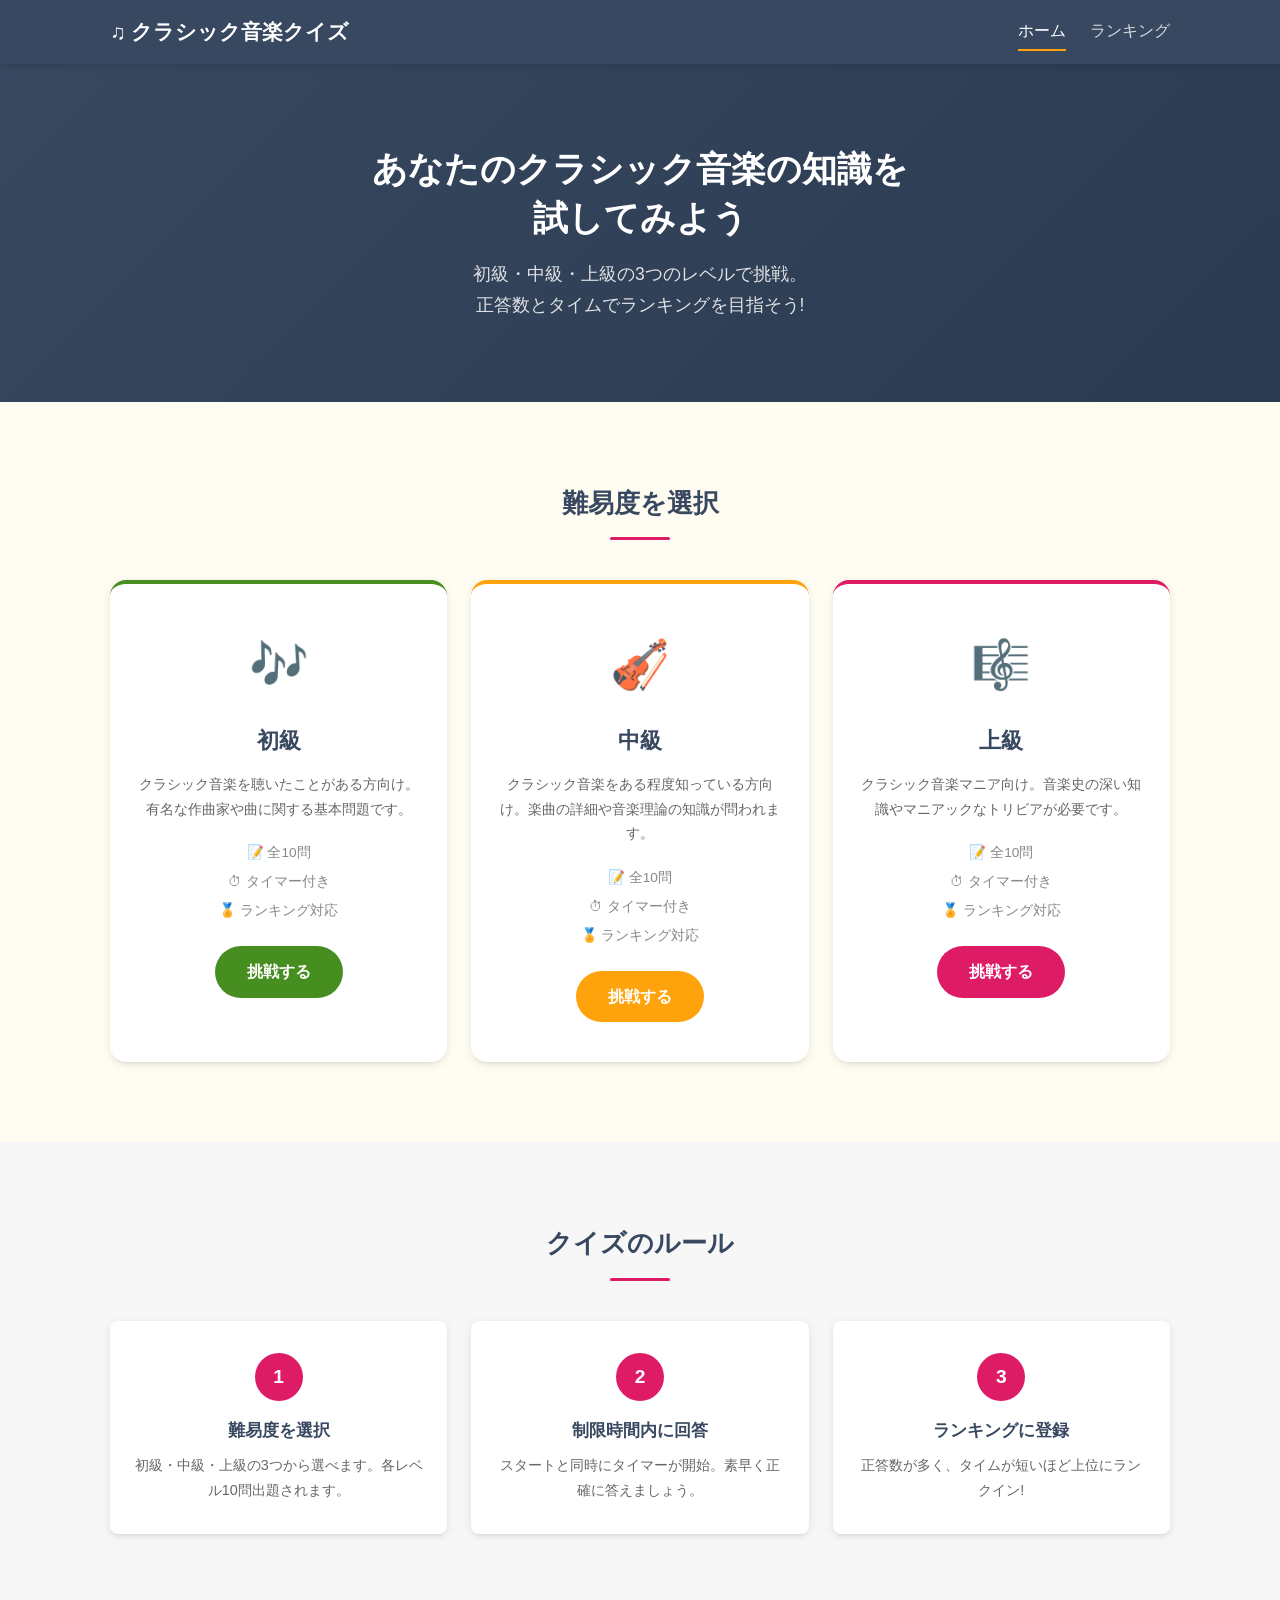
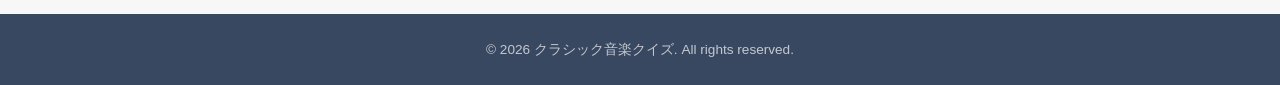
==== index.html @ c0683803 "初回コミット: クラシック音楽クイズサイト Co-Authored-By: Claude Opus 4.6 <noreply@anthropic.com>" ====
<!DOCTYPE html>
<html lang="ja">
<head>
  <meta charset="UTF-8">
  <meta name="viewport" content="width=device-width, initial-scale=1.0">
  <title>クラシック音楽クイズ</title>
  <link rel="stylesheet" href="css/style.css">
</head>
<body>
  <header class="header">
    <div class="header-inner">
      <h1 class="logo">&#9835; クラシック音楽クイズ</h1>
      <nav class="nav">
        <a href="index.html" class="nav-link active">ホーム</a>
        <a href="ranking.html" class="nav-link">ランキング</a>
      </nav>
    </div>
  </header>

  <main>
    <!-- ヒーローセクション -->
    <section class="hero">
      <div class="hero-inner">
        <h2 class="hero-title">あなたのクラシック音楽の知識を<br>試してみよう</h2>
        <p class="hero-subtitle">初級・中級・上級の3つのレベルで挑戦。<br>正答数とタイムでランキングを目指そう!</p>
      </div>
    </section>

    <!-- 難易度選択セクション -->
    <section class="level-section">
      <div class="container">
        <h2 class="section-title">難易度を選択</h2>
        <div class="level-grid">
          <!-- 初級 -->
          <div class="level-card level-beginner">
            <div class="level-icon">&#127926;</div>
            <h3 class="level-name">初級</h3>
            <p class="level-desc">クラシック音楽を聴いたことがある方向け。有名な作曲家や曲に関する基本問題です。</p>
            <ul class="level-info">
              <li>&#128221; 全10問</li>
              <li>&#9201; タイマー付き</li>
              <li>&#127941; ランキング対応</li>
            </ul>
            <a href="quiz.html?level=beginner" class="btn btn-beginner">挑戦する</a>
          </div>

          <!-- 中級 -->
          <div class="level-card level-intermediate">
            <div class="level-icon">&#127931;</div>
            <h3 class="level-name">中級</h3>
            <p class="level-desc">クラシック音楽をある程度知っている方向け。楽曲の詳細や音楽理論の知識が問われます。</p>
            <ul class="level-info">
              <li>&#128221; 全10問</li>
              <li>&#9201; タイマー付き</li>
              <li>&#127941; ランキング対応</li>
            </ul>
            <a href="quiz.html?level=intermediate" class="btn btn-intermediate">挑戦する</a>
          </div>

          <!-- 上級 -->
          <div class="level-card level-advanced">
            <div class="level-icon">&#127932;</div>
            <h3 class="level-name">上級</h3>
            <p class="level-desc">クラシック音楽マニア向け。音楽史の深い知識やマニアックなトリビアが必要です。</p>
            <ul class="level-info">
              <li>&#128221; 全10問</li>
              <li>&#9201; タイマー付き</li>
              <li>&#127941; ランキング対応</li>
            </ul>
            <a href="quiz.html?level=advanced" class="btn btn-advanced">挑戦する</a>
          </div>
        </div>
      </div>
    </section>

    <!-- ルール説明 -->
    <section class="rules-section">
      <div class="container">
        <h2 class="section-title">クイズのルール</h2>
        <div class="rules-grid">
          <div class="rule-card">
            <div class="rule-number">1</div>
            <h4>難易度を選択</h4>
            <p>初級・中級・上級の3つから選べます。各レベル10問出題されます。</p>
          </div>
          <div class="rule-card">
            <div class="rule-number">2</div>
            <h4>制限時間内に回答</h4>
            <p>スタートと同時にタイマーが開始。素早く正確に答えましょう。</p>
          </div>
          <div class="rule-card">
            <div class="rule-number">3</div>
            <h4>ランキングに登録</h4>
            <p>正答数が多く、タイムが短いほど上位にランクイン!</p>
          </div>
        </div>
      </div>
    </section>
  </main>

  <footer class="footer">
    <div class="container">
      <p>&copy; 2026 クラシック音楽クイズ. All rights reserved.</p>
    </div>
  </footer>
</body>
</html>
---- css/style.css ----
/* =====================================================
   クラシック音楽クイズ - スタイルシート
   リベシティ公式サイト参考デザイン
   ===================================================== */

/* --- リセット & ベース --- */
*,
*::before,
*::after {
  margin: 0;
  padding: 0;
  box-sizing: border-box;
}

:root {
  --color-primary: #384860;
  --color-accent: #de1b65;
  --color-green: #478e21;
  --color-orange: #ffa30d;
  --color-red: #ff6060;
  --color-purple: #7a329e;
  --color-bg: #fffcf2;
  --color-white: #ffffff;
  --color-light: #f7f7f7;
  --color-card: #F2F5F8;
  --color-text: #333333;
  --color-heading: #384860;
  --color-link: #478e21;
  --radius-sm: 4px;
  --radius-md: 8px;
  --radius-lg: 16px;
  --radius-pill: 80px;
  --shadow: 0 2px 8px rgba(0, 0, 0, 0.1), 0 4px 4px -4px rgba(0, 0, 0, 0.1);
  --shadow-lg: 0 8px 24px rgba(0, 0, 0, 0.12);
  --transition: all 0.25s ease;
  --font-main: "Helvetica Neue", Arial, "Hiragino Kaku Gothic ProN", "Hiragino Sans", Meiryo, sans-serif;
}

html {
  scroll-behavior: smooth;
}

body {
  font-family: var(--font-main);
  color: var(--color-text);
  background-color: var(--color-bg);
  line-height: 1.7;
  min-height: 100vh;
  display: flex;
  flex-direction: column;
}

main {
  flex: 1;
}

a {
  text-decoration: none;
  color: var(--color-link);
  transition: var(--transition);
}

a:hover {
  opacity: 0.8;
}

ul {
  list-style: none;
}

.container {
  max-width: 1100px;
  margin: 0 auto;
  padding: 0 20px;
}

/* --- ヘッダー --- */
.header {
  background: var(--color-primary);
  color: var(--color-white);
  position: sticky;
  top: 0;
  z-index: 100;
  box-shadow: var(--shadow);
}

.header-inner {
  max-width: 1100px;
  margin: 0 auto;
  padding: 0 20px;
  display: flex;
  align-items: center;
  justify-content: space-between;
  height: 64px;
}

.logo {
  font-size: 1.3rem;
  font-weight: bold;
  color: var(--color-white);
}

.nav {
  display: flex;
  gap: 24px;
}

.nav-link {
  color: rgba(255, 255, 255, 0.8);
  font-weight: 500;
  padding: 4px 0;
  border-bottom: 2px solid transparent;
}

.nav-link:hover,
.nav-link.active {
  color: var(--color-white);
  opacity: 1;
  border-bottom-color: var(--color-orange);
}

/* --- ヒーローセクション --- */
.hero {
  background: linear-gradient(135deg, var(--color-primary) 0%, #2a3a50 100%);
  color: var(--color-white);
  text-align: center;
  padding: 80px 20px;
}

.hero-title {
  font-size: 2.2rem;
  font-weight: bold;
  margin-bottom: 16px;
  line-height: 1.4;
}

.hero-subtitle {
  font-size: 1.1rem;
  opacity: 0.85;
  line-height: 1.8;
}

/* --- セクション共通 --- */
.section-title {
  text-align: center;
  font-size: 1.6rem;
  color: var(--color-heading);
  margin-bottom: 40px;
  position: relative;
}

.section-title::after {
  content: "";
  display: block;
  width: 60px;
  height: 3px;
  background: var(--color-accent);
  margin: 12px auto 0;
  border-radius: 2px;
}

/* --- 難易度選択カード --- */
.level-section {
  padding: 80px 0;
}

.level-grid {
  display: grid;
  grid-template-columns: repeat(3, 1fr);
  gap: 24px;
}

.level-card {
  background: var(--color-white);
  border-radius: var(--radius-lg);
  padding: 40px 28px;
  text-align: center;
  box-shadow: var(--shadow);
  transition: var(--transition);
  border-top: 4px solid transparent;
}

.level-card:hover {
  transform: translateY(-4px);
  box-shadow: var(--shadow-lg);
}

.level-beginner { border-top-color: var(--color-green); }
.level-intermediate { border-top-color: var(--color-orange); }
.level-advanced { border-top-color: var(--color-accent); }

.level-icon {
  font-size: 3rem;
  margin-bottom: 16px;
}

.level-name {
  font-size: 1.4rem;
  color: var(--color-heading);
  margin-bottom: 12px;
}

.level-desc {
  font-size: 0.9rem;
  color: #666;
  margin-bottom: 20px;
  line-height: 1.7;
}

.level-info {
  display: flex;
  flex-direction: column;
  gap: 6px;
  font-size: 0.85rem;
  color: #888;
  margin-bottom: 24px;
}

/* --- ボタン --- */
.btn {
  display: inline-block;
  padding: 12px 32px;
  border-radius: var(--radius-pill);
  font-weight: bold;
  font-size: 1rem;
  cursor: pointer;
  border: none;
  transition: var(--transition);
  text-align: center;
}

.btn:hover {
  opacity: 0.85;
  transform: translateY(-1px);
}

.btn-primary {
  background: var(--color-accent);
  color: var(--color-white);
}

.btn-secondary {
  background: var(--color-primary);
  color: var(--color-white);
}

.btn-outline {
  background: transparent;
  color: var(--color-primary);
  border: 2px solid var(--color-primary);
}

.btn-beginner {
  background: var(--color-green);
  color: var(--color-white);
}

.btn-intermediate {
  background: var(--color-orange);
  color: var(--color-white);
}

.btn-advanced {
  background: var(--color-accent);
  color: var(--color-white);
}

.btn-large {
  padding: 16px 48px;
  font-size: 1.1rem;
}

.btn-small {
  padding: 8px 20px;
  font-size: 0.85rem;
}

/* --- ルールセクション --- */
.rules-section {
  padding: 80px 0;
  background: var(--color-light);
}

.rules-grid {
  display: grid;
  grid-template-columns: repeat(3, 1fr);
  gap: 24px;
}

.rule-card {
  background: var(--color-white);
  border-radius: var(--radius-md);
  padding: 32px 24px;
  text-align: center;
  box-shadow: var(--shadow);
}

.rule-number {
  width: 48px;
  height: 48px;
  line-height: 48px;
  border-radius: 50%;
  background: var(--color-accent);
  color: var(--color-white);
  font-weight: bold;
  font-size: 1.2rem;
  margin: 0 auto 16px;
}

.rule-card h4 {
  color: var(--color-heading);
  margin-bottom: 8px;
  font-size: 1.05rem;
}

.rule-card p {
  font-size: 0.9rem;
  color: #666;
}

/* --- クイズページ --- */
.quiz-container {
  padding: 40px 0 80px;
  max-width: 700px;
}

.hidden {
  display: none !important;
}

/* スタート画面 */
.start-card {
  background: var(--color-white);
  border-radius: var(--radius-lg);
  padding: 48px 40px;
  text-align: center;
  box-shadow: var(--shadow-lg);
}

.start-icon {
  font-size: 4rem;
  margin-bottom: 16px;
}

.start-card h2 {
  font-size: 1.6rem;
  color: var(--color-heading);
  margin-bottom: 12px;
}

.start-card p {
  color: #666;
  margin-bottom: 24px;
}

.start-info {
  display: flex;
  justify-content: center;
  gap: 24px;
  font-size: 0.9rem;
  color: #888;
  margin-bottom: 32px;
}

.name-input-area {
  margin-bottom: 32px;
}

.name-input-area label {
  display: block;
  font-weight: bold;
  color: var(--color-heading);
  margin-bottom: 8px;
}

.name-input-area input {
  width: 100%;
  max-width: 300px;
  padding: 12px 16px;
  border: 2px solid #ddd;
  border-radius: var(--radius-md);
  font-size: 1rem;
  font-family: var(--font-main);
  transition: var(--transition);
}

.name-input-area input:focus {
  outline: none;
  border-color: var(--color-accent);
}

/* クイズ画面 */
.quiz-header {
  display: flex;
  justify-content: space-between;
  align-items: center;
  margin-bottom: 8px;
  font-weight: bold;
  color: var(--color-heading);
}

.quiz-timer {
  font-size: 1.2rem;
  color: var(--color-accent);
}

.timer-icon {
  margin-right: 4px;
}

.progress-bar {
  width: 100%;
  height: 6px;
  background: #e0e0e0;
  border-radius: 3px;
  margin-bottom: 32px;
  overflow: hidden;
}

.progress-fill {
  height: 100%;
  background: linear-gradient(90deg, var(--color-green), var(--color-orange));
  border-radius: 3px;
  transition: width 0.3s ease;
  width: 0%;
}

.question-card {
  background: var(--color-white);
  border-radius: var(--radius-lg);
  padding: 36px 32px;
  box-shadow: var(--shadow);
  margin-bottom: 20px;
}

.question-number {
  color: var(--color-accent);
  font-size: 1rem;
  margin-bottom: 12px;
}

.question-text {
  font-size: 1.15rem;
  color: var(--color-heading);
  font-weight: 600;
  line-height: 1.7;
  margin-bottom: 28px;
}

.choices {
  display: flex;
  flex-direction: column;
  gap: 12px;
}

.choice-btn {
  width: 100%;
  padding: 14px 20px;
  border: 2px solid #e0e0e0;
  border-radius: var(--radius-md);
  background: var(--color-white);
  font-size: 1rem;
  font-family: var(--font-main);
  color: var(--color-text);
  cursor: pointer;
  transition: var(--transition);
  text-align: left;
}

.choice-btn:hover {
  border-color: var(--color-primary);
  background: var(--color-card);
}

.choice-btn.correct {
  border-color: var(--color-green);
  background: #e8f5e1;
  color: var(--color-green);
  font-weight: bold;
}

.choice-btn.wrong {
  border-color: var(--color-red);
  background: #ffeaea;
  color: var(--color-red);
}

.choice-btn:disabled {
  cursor: default;
  opacity: 0.7;
}

.choice-btn:disabled:hover {
  transform: none;
}

/* 回答フィードバック */
.answer-feedback {
  background: var(--color-white);
  border-radius: var(--radius-lg);
  padding: 28px 32px;
  text-align: center;
  box-shadow: var(--shadow);
  animation: fadeIn 0.3s ease;
}

.feedback-icon {
  font-size: 2.5rem;
  margin-bottom: 8px;
}

.feedback-text {
  font-size: 1.2rem;
  font-weight: bold;
  margin-bottom: 8px;
}

.feedback-text.correct {
  color: var(--color-green);
}

.feedback-text.wrong {
  color: var(--color-red);
}

.feedback-explanation {
  font-size: 0.9rem;
  color: #666;
  margin-bottom: 20px;
  line-height: 1.7;
}

/* 結果画面 */
.result-card {
  background: var(--color-white);
  border-radius: var(--radius-lg);
  padding: 48px 40px;
  text-align: center;
  box-shadow: var(--shadow-lg);
  animation: fadeIn 0.5s ease;
}

.result-title {
  font-size: 1.8rem;
  color: var(--color-heading);
  margin-bottom: 8px;
}

.result-level {
  display: inline-block;
  padding: 4px 16px;
  border-radius: var(--radius-pill);
  font-size: 0.85rem;
  font-weight: bold;
  color: var(--color-white);
  margin-bottom: 32px;
}

.result-stats {
  display: flex;
  justify-content: center;
  gap: 40px;
  margin-bottom: 32px;
}

.stat-item {
  text-align: center;
}

.stat-value {
  font-size: 2.4rem;
  font-weight: bold;
  color: var(--color-heading);
}

.stat-label {
  font-size: 0.85rem;
  color: #888;
  margin-top: 4px;
}

.result-message {
  font-size: 1.1rem;
  color: var(--color-text);
  margin-bottom: 32px;
  padding: 16px;
  background: var(--color-card);
  border-radius: var(--radius-md);
  line-height: 1.7;
}

.result-actions {
  display: flex;
  flex-direction: column;
  align-items: center;
  gap: 12px;
}

/* --- ランキングページ --- */
.ranking-container {
  padding: 40px 0 80px;
}

.ranking-tabs {
  display: flex;
  justify-content: center;
  gap: 8px;
  margin-bottom: 32px;
}

.tab-btn {
  padding: 10px 28px;
  border: 2px solid var(--color-primary);
  border-radius: var(--radius-pill);
  background: transparent;
  color: var(--color-primary);
  font-weight: bold;
  font-size: 0.95rem;
  cursor: pointer;
  transition: var(--transition);
  font-family: var(--font-main);
}

.tab-btn:hover,
.tab-btn.active {
  background: var(--color-primary);
  color: var(--color-white);
}

.ranking-table-wrap {
  background: var(--color-white);
  border-radius: var(--radius-lg);
  box-shadow: var(--shadow);
  overflow: hidden;
  margin-bottom: 24px;
}

.ranking-table {
  width: 100%;
  border-collapse: collapse;
}

.ranking-table th {
  background: var(--color-primary);
  color: var(--color-white);
  padding: 14px 16px;
  font-size: 0.9rem;
  font-weight: 600;
}

.ranking-table td {
  padding: 14px 16px;
  border-bottom: 1px solid #eee;
  font-size: 0.95rem;
}

.ranking-table tbody tr:hover {
  background: var(--color-card);
}

.rank-col { width: 60px; text-align: center; }
.name-col { text-align: left; }
.score-col { width: 80px; text-align: center; }
.time-col { width: 90px; text-align: center; }
.date-col { width: 110px; text-align: center; }

.rank-medal {
  font-size: 1.3rem;
}

.ranking-empty {
  padding: 60px 20px;
  text-align: center;
  color: #888;
}

.ranking-empty p {
  margin-bottom: 20px;
  line-height: 1.7;
}

.ranking-actions {
  text-align: center;
}

/* --- フッター --- */
.footer {
  background: var(--color-primary);
  color: rgba(255, 255, 255, 0.7);
  text-align: center;
  padding: 24px 20px;
  font-size: 0.85rem;
  margin-top: auto;
}

/* --- アニメーション --- */
@keyframes fadeIn {
  from { opacity: 0; transform: translateY(10px); }
  to { opacity: 1; transform: translateY(0); }
}

/* --- レスポンシブ --- */
@media (max-width: 899px) {
  .level-grid,
  .rules-grid {
    grid-template-columns: 1fr;
    gap: 20px;
  }

  .hero-title {
    font-size: 1.6rem;
  }

  .hero {
    padding: 50px 20px;
  }
}

@media (max-width: 599px) {
  .header-inner {
    height: 56px;
  }

  .logo {
    font-size: 1.1rem;
  }

  .nav {
    gap: 16px;
  }

  .nav-link {
    font-size: 0.9rem;
  }

  .level-section {
    padding: 50px 0;
  }

  .rules-section {
    padding: 50px 0;
  }

  .start-card,
  .result-card {
    padding: 32px 20px;
  }

  .question-card {
    padding: 24px 20px;
  }

  .result-stats {
    gap: 20px;
  }

  .stat-value {
    font-size: 1.8rem;
  }

  .ranking-tabs {
    flex-wrap: wrap;
  }

  .ranking-table th,
  .ranking-table td {
    padding: 10px 8px;
    font-size: 0.82rem;
  }

  .date-col {
    display: none;
  }
}
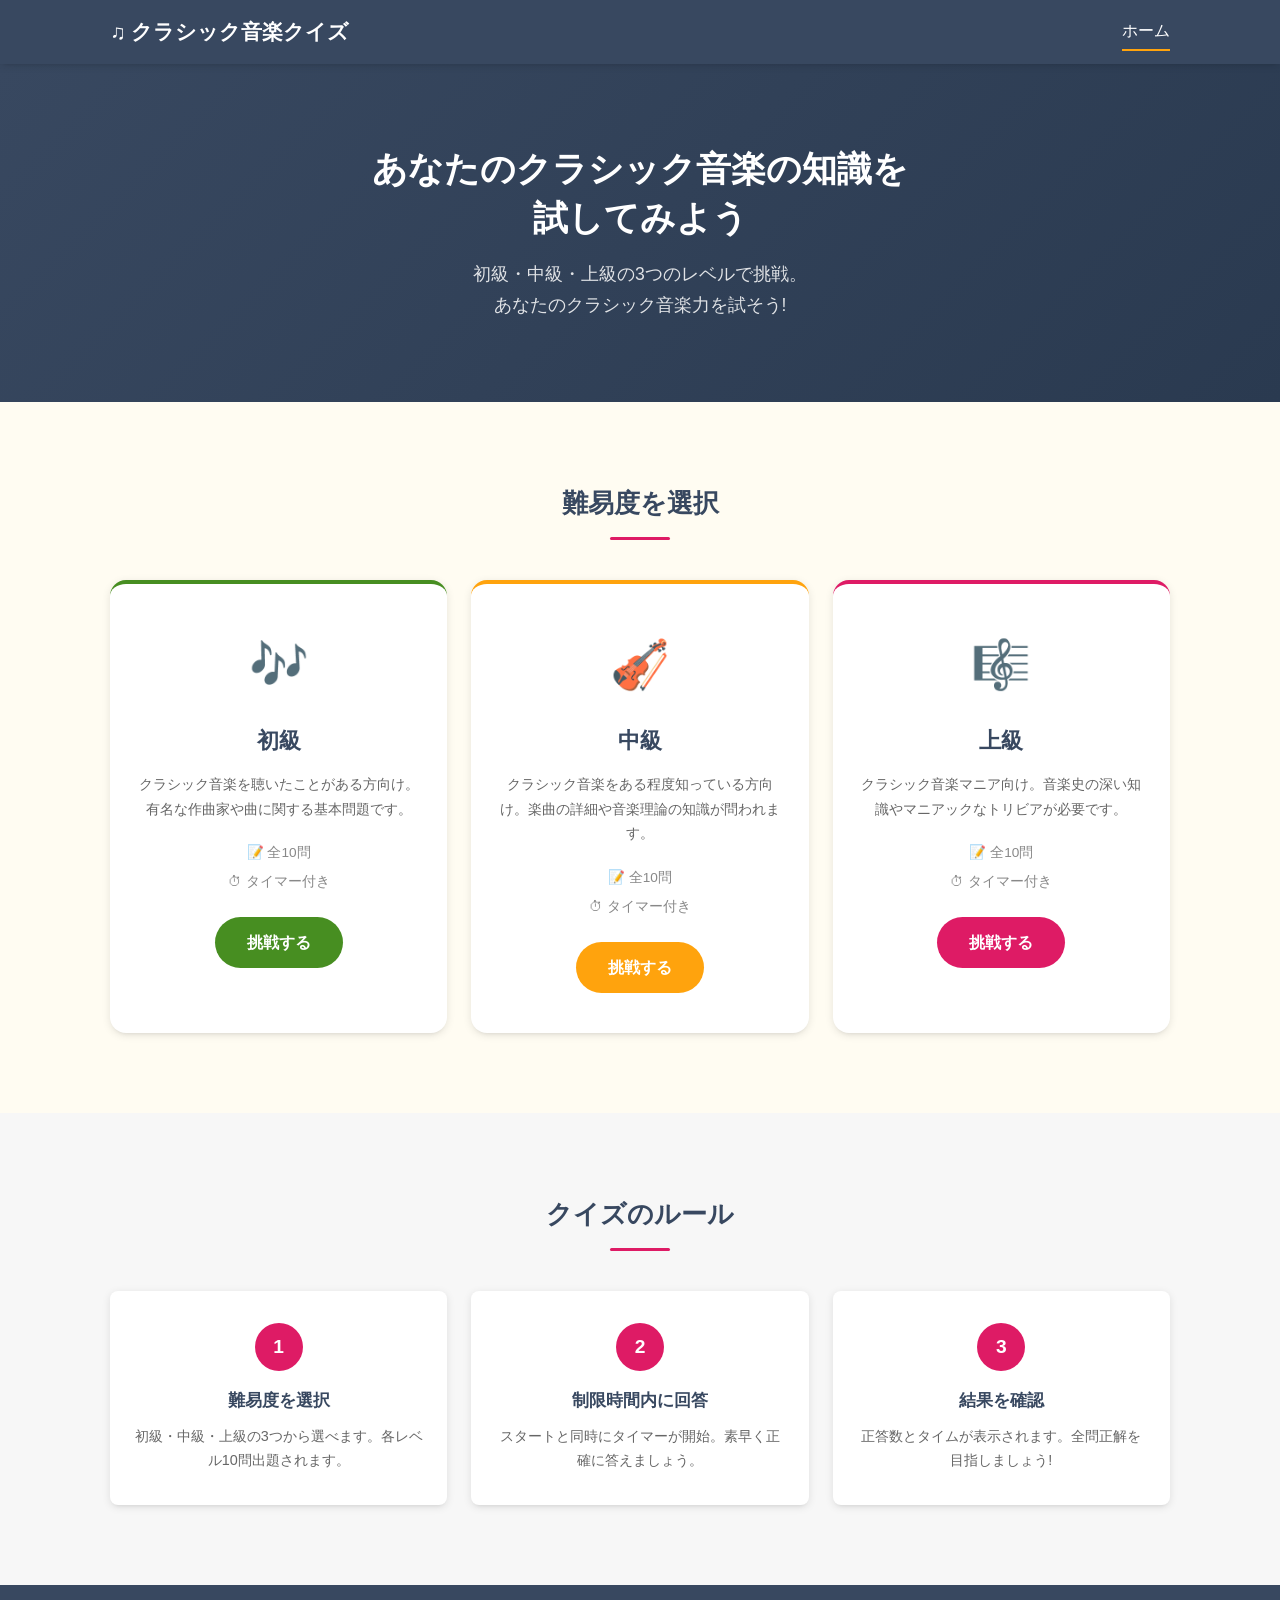
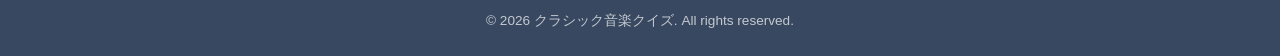
==== commit 9fd330f7: "ランキング機能を削除（localStorage限定のため不要） Co-Authored-By: Claude Opus 4.6 <noreply@anthropic.com>" ====
--- a/index.html
+++ b/index.html
@@ -12,7 +12,6 @@
       <h1 class="logo">&#9835; クラシック音楽クイズ</h1>
       <nav class="nav">
         <a href="index.html" class="nav-link active">ホーム</a>
-        <a href="ranking.html" class="nav-link">ランキング</a>
       </nav>
     </div>
   </header>
@@ -22,7 +21,7 @@
     <section class="hero">
       <div class="hero-inner">
         <h2 class="hero-title">あなたのクラシック音楽の知識を<br>試してみよう</h2>
-        <p class="hero-subtitle">初級・中級・上級の3つのレベルで挑戦。<br>正答数とタイムでランキングを目指そう!</p>
+        <p class="hero-subtitle">初級・中級・上級の3つのレベルで挑戦。<br>あなたのクラシック音楽力を試そう!</p>
       </div>
     </section>
 
@@ -39,7 +38,6 @@
             <ul class="level-info">
               <li>&#128221; 全10問</li>
               <li>&#9201; タイマー付き</li>
-              <li>&#127941; ランキング対応</li>
             </ul>
             <a href="quiz.html?level=beginner" class="btn btn-beginner">挑戦する</a>
           </div>
@@ -52,7 +50,6 @@
             <ul class="level-info">
               <li>&#128221; 全10問</li>
               <li>&#9201; タイマー付き</li>
-              <li>&#127941; ランキング対応</li>
             </ul>
             <a href="quiz.html?level=intermediate" class="btn btn-intermediate">挑戦する</a>
           </div>
@@ -65,7 +62,6 @@
             <ul class="level-info">
               <li>&#128221; 全10問</li>
               <li>&#9201; タイマー付き</li>
-              <li>&#127941; ランキング対応</li>
             </ul>
             <a href="quiz.html?level=advanced" class="btn btn-advanced">挑戦する</a>
           </div>
@@ -90,8 +86,8 @@
           </div>
           <div class="rule-card">
             <div class="rule-number">3</div>
-            <h4>ランキングに登録</h4>
-            <p>正答数が多く、タイムが短いほど上位にランクイン!</p>
+            <h4>結果を確認</h4>
+            <p>正答数とタイムが表示されます。全問正解を目指しましょう!</p>
           </div>
         </div>
       </div>
--- a/css/style.css
+++ b/css/style.css
@@ -362,33 +362,6 @@
   margin-bottom: 32px;
 }
 
-.name-input-area {
-  margin-bottom: 32px;
-}
-
-.name-input-area label {
-  display: block;
-  font-weight: bold;
-  color: var(--color-heading);
-  margin-bottom: 8px;
-}
-
-.name-input-area input {
-  width: 100%;
-  max-width: 300px;
-  padding: 12px 16px;
-  border: 2px solid #ddd;
-  border-radius: var(--radius-md);
-  font-size: 1rem;
-  font-family: var(--font-main);
-  transition: var(--transition);
-}
-
-.name-input-area input:focus {
-  outline: none;
-  border-color: var(--color-accent);
-}
-
 /* クイズ画面 */
 .quiz-header {
   display: flex;
@@ -596,93 +569,6 @@
   gap: 12px;
 }
 
-/* --- ランキングページ --- */
-.ranking-container {
-  padding: 40px 0 80px;
-}
-
-.ranking-tabs {
-  display: flex;
-  justify-content: center;
-  gap: 8px;
-  margin-bottom: 32px;
-}
-
-.tab-btn {
-  padding: 10px 28px;
-  border: 2px solid var(--color-primary);
-  border-radius: var(--radius-pill);
-  background: transparent;
-  color: var(--color-primary);
-  font-weight: bold;
-  font-size: 0.95rem;
-  cursor: pointer;
-  transition: var(--transition);
-  font-family: var(--font-main);
-}
-
-.tab-btn:hover,
-.tab-btn.active {
-  background: var(--color-primary);
-  color: var(--color-white);
-}
-
-.ranking-table-wrap {
-  background: var(--color-white);
-  border-radius: var(--radius-lg);
-  box-shadow: var(--shadow);
-  overflow: hidden;
-  margin-bottom: 24px;
-}
-
-.ranking-table {
-  width: 100%;
-  border-collapse: collapse;
-}
-
-.ranking-table th {
-  background: var(--color-primary);
-  color: var(--color-white);
-  padding: 14px 16px;
-  font-size: 0.9rem;
-  font-weight: 600;
-}
-
-.ranking-table td {
-  padding: 14px 16px;
-  border-bottom: 1px solid #eee;
-  font-size: 0.95rem;
-}
-
-.ranking-table tbody tr:hover {
-  background: var(--color-card);
-}
-
-.rank-col { width: 60px; text-align: center; }
-.name-col { text-align: left; }
-.score-col { width: 80px; text-align: center; }
-.time-col { width: 90px; text-align: center; }
-.date-col { width: 110px; text-align: center; }
-
-.rank-medal {
-  font-size: 1.3rem;
-}
-
-.ranking-empty {
-  padding: 60px 20px;
-  text-align: center;
-  color: #888;
-}
-
-.ranking-empty p {
-  margin-bottom: 20px;
-  line-height: 1.7;
-}
-
-.ranking-actions {
-  text-align: center;
-}
-
 /* --- フッター --- */
 .footer {
   background: var(--color-primary);
@@ -758,17 +644,4 @@
     font-size: 1.8rem;
   }
 
-  .ranking-tabs {
-    flex-wrap: wrap;
-  }
-
-  .ranking-table th,
-  .ranking-table td {
-    padding: 10px 8px;
-    font-size: 0.82rem;
-  }
-
-  .date-col {
-    display: none;
-  }
-}
+}
